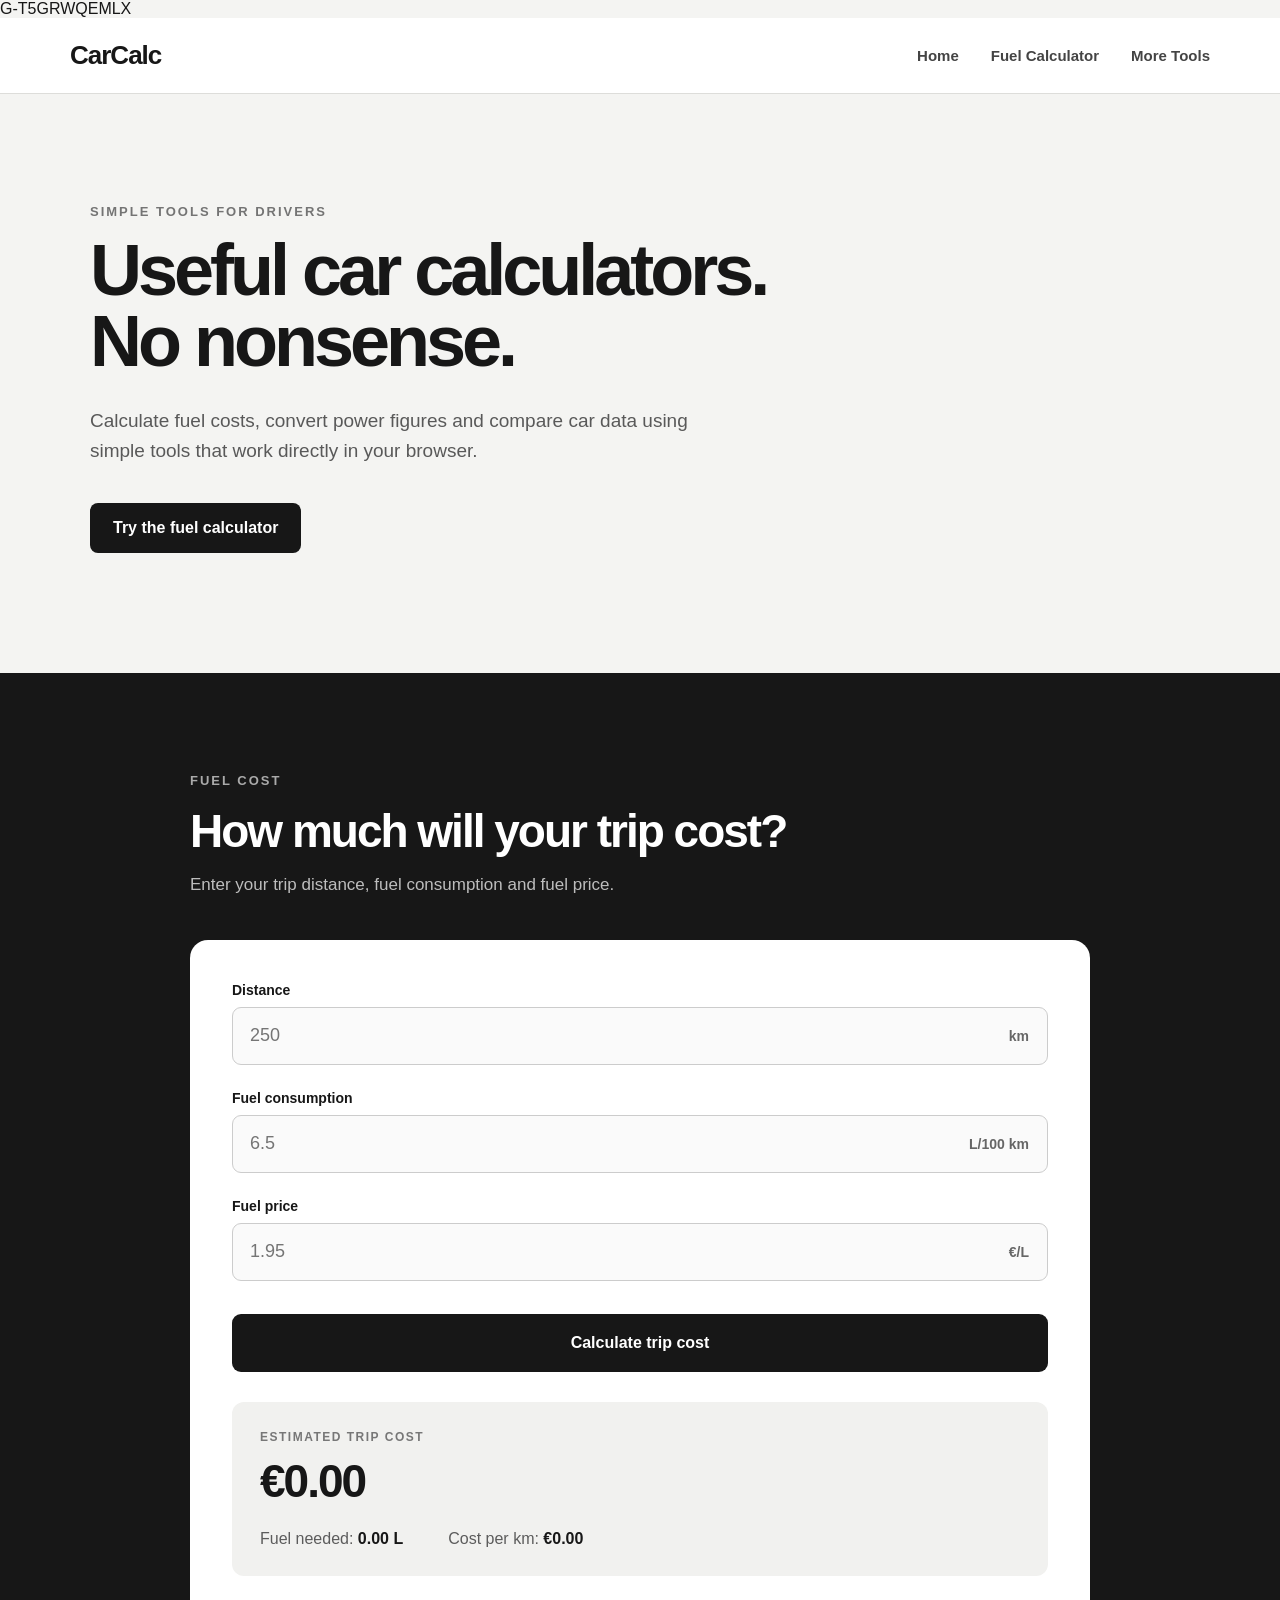
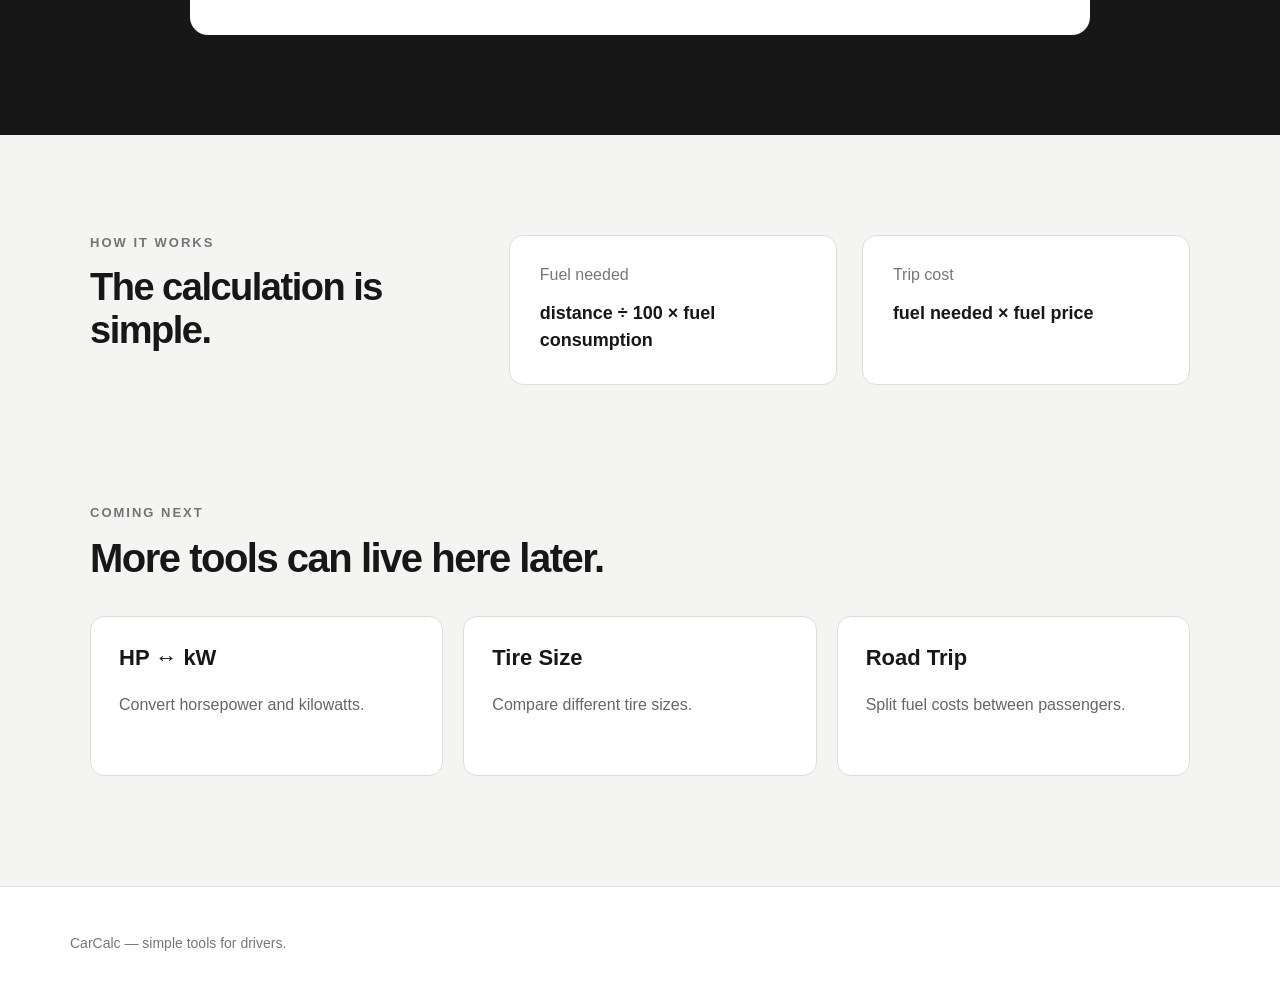
==== index.html @ a3be0d63 "Add Google Tag Manager ID to index.html" ====
<!DOCTYPE html>
<html lang="en">
<head>
    G-T5GRWQEMLX
    <meta charset="UTF-8">
    <title>CarCalc - Simple Car Calculators</title>
    <link rel="stylesheet" href="style.css">
</head>
<body>

    <header class="topbar">
        <div class="logo">CarCalc</div>

        <nav>
            <a href="#home">Home</a>
            <a href="#fuel-calculator">Fuel Calculator</a>
            <a href="#future-tools">More Tools</a>
        </nav>
    </header>

    <main>
        <section class="hero" id="home">
            <p class="eyebrow">SIMPLE TOOLS FOR DRIVERS</p>
            <h1>Useful car calculators.<br>No nonsense.</h1>
            <p class="hero-text">
                Calculate fuel costs, convert power figures and compare car data
                using simple tools that work directly in your browser.
            </p>
            <a class="main-button" href="#fuel-calculator">Try the fuel calculator</a>
        </section>

        <section class="calculator-section" id="fuel-calculator">
            <div class="section-heading">
                <p class="eyebrow">FUEL COST</p>
                <h2>How much will your trip cost?</h2>
                <p>Enter your trip distance, fuel consumption and fuel price.</p>
            </div>

            <div class="calculator-card">
                <div class="input-row">
                    <label for="distance">Distance</label>
                    <div class="input-with-unit">
                        <input type="number" id="distance" placeholder="250" min="0" step="0.1">
                        <span>km</span>
                    </div>
                </div>

                <div class="input-row">
                    <label for="consumption">Fuel consumption</label>
                    <div class="input-with-unit">
                        <input type="number" id="consumption" placeholder="6.5" min="0" step="0.1">
                        <span>L/100 km</span>
                    </div>
                </div>

                <div class="input-row">
                    <label for="fuel-price">Fuel price</label>
                    <div class="input-with-unit">
                        <input type="number" id="fuel-price" placeholder="1.95" min="0" step="0.01">
                        <span>€/L</span>
                    </div>
                </div>

                <button id="calculate-button">Calculate trip cost</button>

                <div class="result-box" id="result-box">
                    <p class="result-label">ESTIMATED TRIP COST</p>
                    <p class="result-price" id="result-price">€0.00</p>

                    <div class="result-details">
                        <p>Fuel needed: <strong id="fuel-needed">0.00 L</strong></p>
                        <p>Cost per km: <strong id="cost-per-km">€0.00</strong></p>
                    </div>
                </div>

                <p class="error-message" id="error-message"></p>
            </div>
        </section>

        <section class="info-section">
            <div>
                <p class="eyebrow">HOW IT WORKS</p>
                <h2>The calculation is simple.</h2>
            </div>

            <div class="formula-card">
                <p>Fuel needed</p>
                <strong>distance ÷ 100 × fuel consumption</strong>
            </div>

            <div class="formula-card">
                <p>Trip cost</p>
                <strong>fuel needed × fuel price</strong>
            </div>
        </section>

        <section class="future-section" id="future-tools">
            <p class="eyebrow">COMING NEXT</p>
            <h2>More tools can live here later.</h2>

            <div class="tool-grid">
                <div class="tool-card">
                    <h3>HP ↔ kW</h3>
                    <p>Convert horsepower and kilowatts.</p>
                </div>

                <div class="tool-card">
                    <h3>Tire Size</h3>
                    <p>Compare different tire sizes.</p>
                </div>

                <div class="tool-card">
                    <h3>Road Trip</h3>
                    <p>Split fuel costs between passengers.</p>
                </div>
            </div>
        </section>
    </main>

    <footer>
        <p>CarCalc — simple tools for drivers.</p>
    </footer>

    <script src="script.js"></script>
</body>
</html>
---- style.css ----
* {
    box-sizing: border-box;
}

html {
    scroll-behavior: smooth;
}

body {
    margin: 0;
    font-family: Arial, Helvetica, sans-serif;
    background: #f4f4f2;
    color: #171717;
}

.topbar {
    width: 100%;
    height: 76px;
    padding: 0 70px;
    display: flex;
    align-items: center;
    justify-content: space-between;
    background: #ffffff;
    border-bottom: 1px solid #ddddda;
}

.logo {
    font-size: 26px;
    font-weight: 800;
    letter-spacing: -1px;
}

nav {
    display: flex;
    gap: 32px;
}

nav a {
    text-decoration: none;
    color: #444444;
    font-size: 15px;
    font-weight: 600;
}

nav a:hover {
    color: #000000;
}

.hero {
    width: 1100px;
    margin: 0 auto;
    padding: 110px 0 120px;
}

.eyebrow {
    margin: 0 0 16px;
    font-size: 13px;
    font-weight: 800;
    letter-spacing: 2px;
    color: #747474;
}

.hero h1 {
    max-width: 820px;
    margin: 0;
    font-size: 72px;
    line-height: 0.98;
    letter-spacing: -4px;
}

.hero-text {
    width: 620px;
    margin: 30px 0 36px;
    font-size: 19px;
    line-height: 1.6;
    color: #595959;
}

.main-button {
    display: inline-block;
    padding: 16px 23px;
    background: #171717;
    color: #ffffff;
    text-decoration: none;
    font-weight: 700;
    border-radius: 8px;
}

.main-button:hover {
    background: #333333;
}

.calculator-section {
    background: #171717;
    color: #ffffff;
    padding: 100px 0;
}

.section-heading {
    width: 900px;
    margin: 0 auto 45px;
}

.section-heading .eyebrow {
    color: #aaaaaa;
}

.section-heading h2 {
    margin: 0 0 14px;
    font-size: 46px;
    letter-spacing: -2px;
}

.section-heading > p:last-child {
    color: #bdbdbd;
    font-size: 17px;
}

.calculator-card {
    width: 900px;
    margin: 0 auto;
    padding: 42px;
    background: #ffffff;
    color: #171717;
    border-radius: 18px;
}

.input-row {
    margin-bottom: 25px;
}

.input-row label {
    display: block;
    margin-bottom: 9px;
    font-size: 14px;
    font-weight: 700;
}

.input-with-unit {
    height: 58px;
    display: flex;
    align-items: center;
    border: 1px solid #cccccc;
    border-radius: 9px;
    background: #fafafa;
    overflow: hidden;
}

.input-with-unit input {
    flex: 1;
    height: 100%;
    padding: 0 17px;
    border: none;
    outline: none;
    background: transparent;
    font-size: 18px;
}

.input-with-unit span {
    padding: 0 18px;
    color: #666666;
    font-size: 14px;
    font-weight: 700;
}

#calculate-button {
    width: 100%;
    height: 58px;
    margin-top: 8px;
    border: none;
    border-radius: 9px;
    background: #171717;
    color: #ffffff;
    font-size: 16px;
    font-weight: 800;
    cursor: pointer;
}

#calculate-button:hover {
    background: #353535;
}

.result-box {
    margin-top: 30px;
    padding: 28px;
    background: #f1f1ef;
    border-radius: 12px;
}

.result-label {
    margin: 0;
    font-size: 12px;
    font-weight: 800;
    letter-spacing: 1.5px;
    color: #777777;
}

.result-price {
    margin: 10px 0 22px;
    font-size: 46px;
    font-weight: 800;
    letter-spacing: -2px;
}

.result-details {
    display: flex;
    gap: 45px;
    color: #5c5c5c;
}

.result-details p {
    margin: 0;
}

.result-details strong {
    color: #171717;
}

.error-message {
    margin: 17px 0 0;
    font-weight: 700;
}

.info-section {
    width: 1100px;
    margin: 0 auto;
    padding: 100px 0;
    display: grid;
    grid-template-columns: 1.2fr 1fr 1fr;
    gap: 25px;
    align-items: stretch;
}

.info-section h2 {
    margin: 0;
    font-size: 38px;
    letter-spacing: -1.5px;
}

.formula-card {
    padding: 30px;
    background: #ffffff;
    border: 1px solid #ddddda;
    border-radius: 14px;
}

.formula-card p {
    margin-top: 0;
    color: #777777;
}

.formula-card strong {
    font-size: 18px;
    line-height: 1.5;
}

.future-section {
    width: 1100px;
    margin: 0 auto;
    padding: 20px 0 110px;
}

.future-section h2 {
    margin: 0 0 35px;
    font-size: 40px;
    letter-spacing: -1.5px;
}

.tool-grid {
    display: grid;
    grid-template-columns: repeat(3, 1fr);
    gap: 20px;
}

.tool-card {
    min-height: 160px;
    padding: 28px;
    background: #ffffff;
    border: 1px solid #ddddda;
    border-radius: 14px;
}

.tool-card h3 {
    margin-top: 0;
    font-size: 22px;
}

.tool-card p {
    color: #666666;
    line-height: 1.5;
}

footer {
    padding: 34px 70px;
    background: #ffffff;
    border-top: 1px solid #ddddda;
    color: #777777;
    font-size: 14px;
}
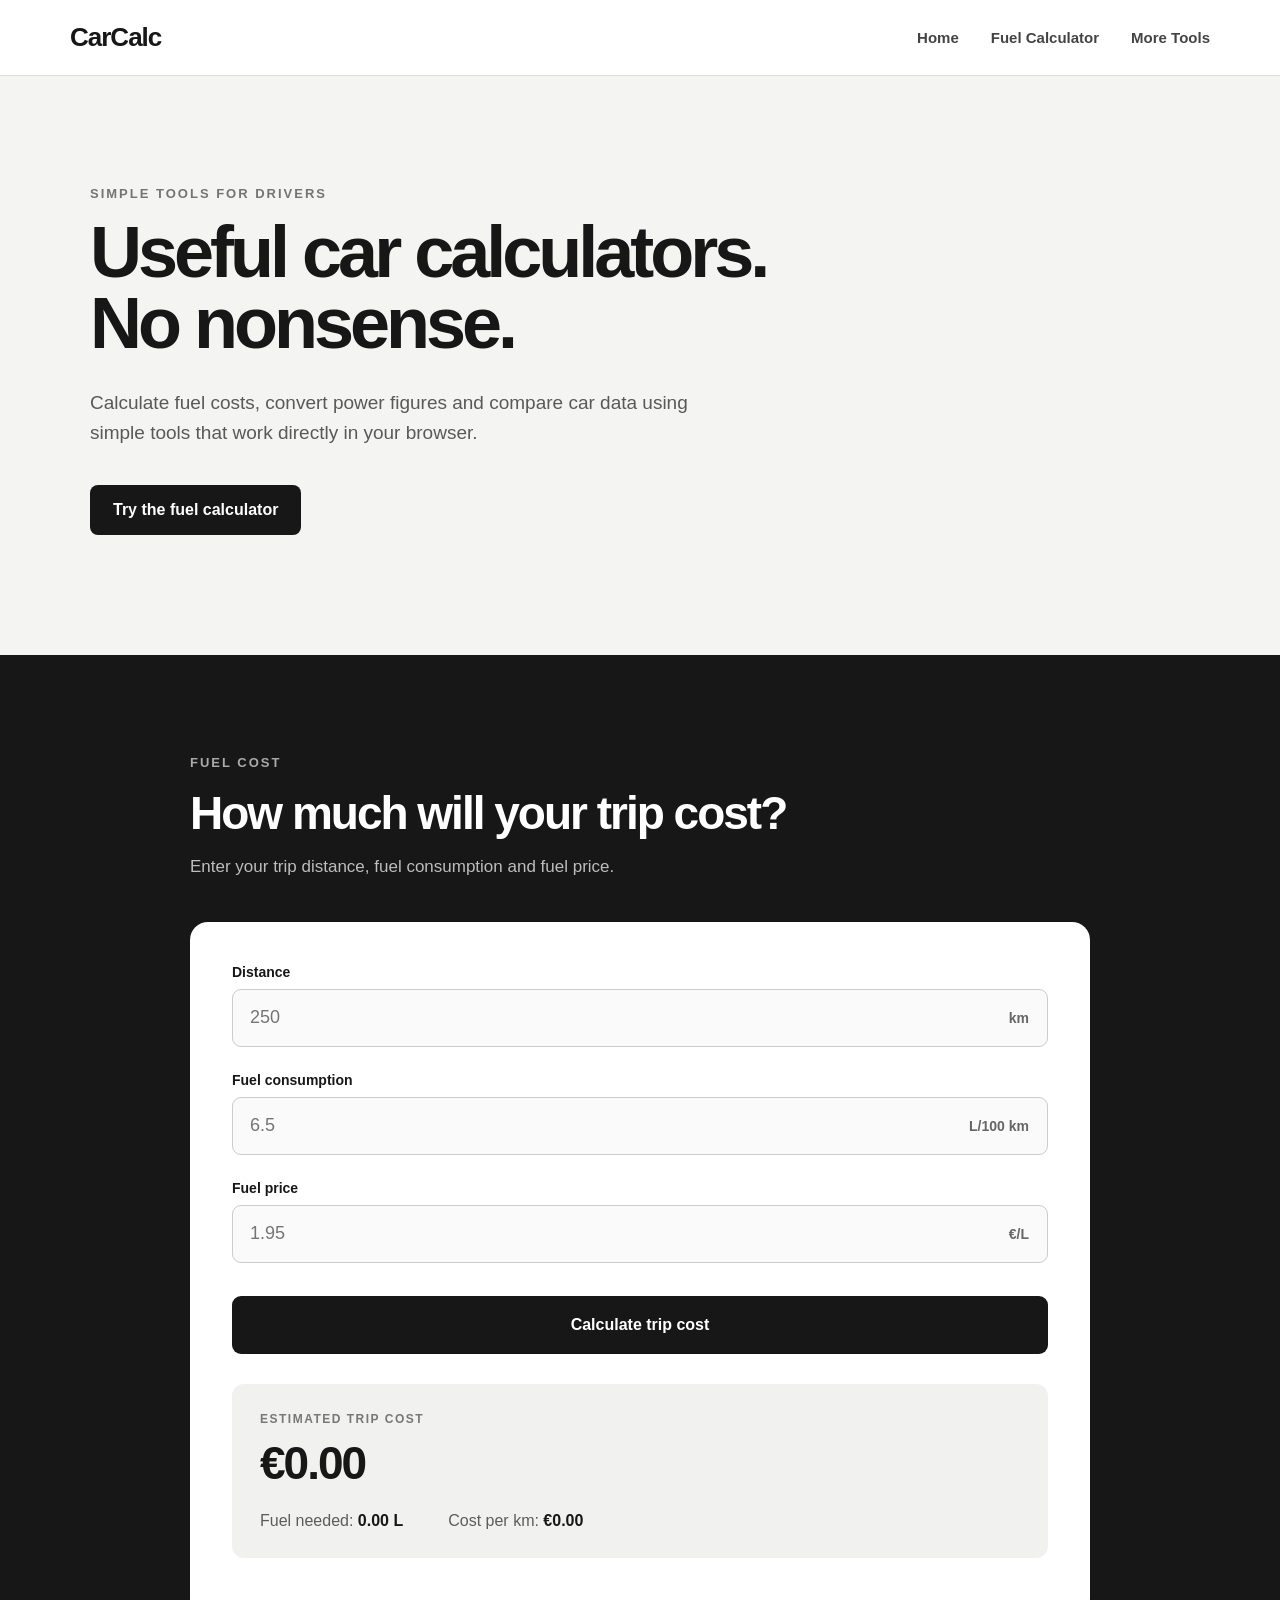
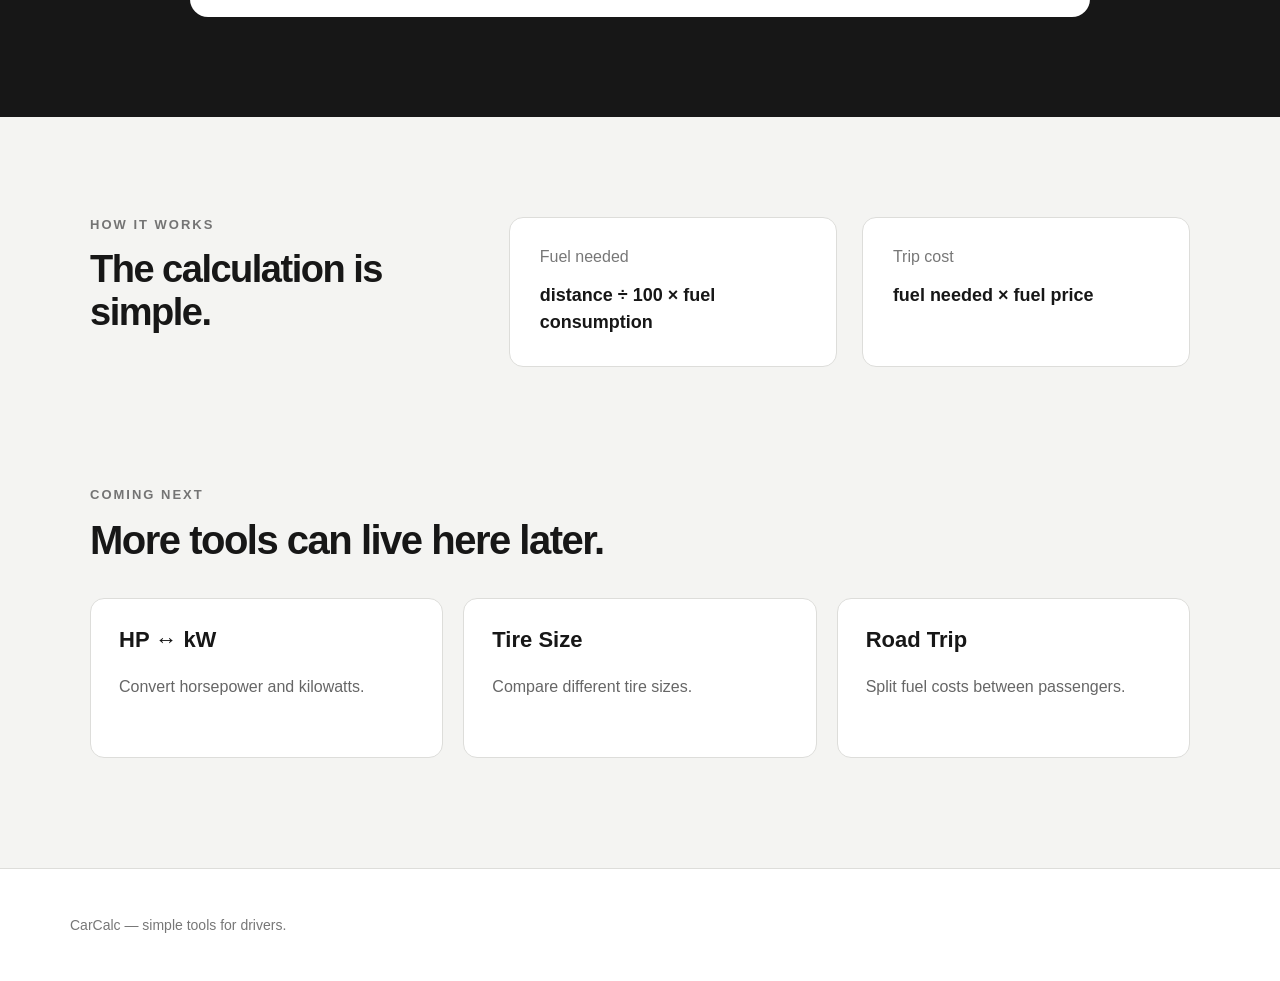
==== commit c787698d: "Add Google Tag Manager script to index.html Added Google Tag Manager script to the head section." ====
--- a/index.html
+++ b/index.html
@@ -1,7 +1,7 @@
 <!DOCTYPE html>
 <html lang="en">
 <head>
-    G-T5GRWQEMLX
+    <script async src="https://www.googletagmanager.com/gtag/js?id=G-G-T5GRWQEMLX"></script>
     <meta charset="UTF-8">
     <title>CarCalc - Simple Car Calculators</title>
     <link rel="stylesheet" href="style.css">
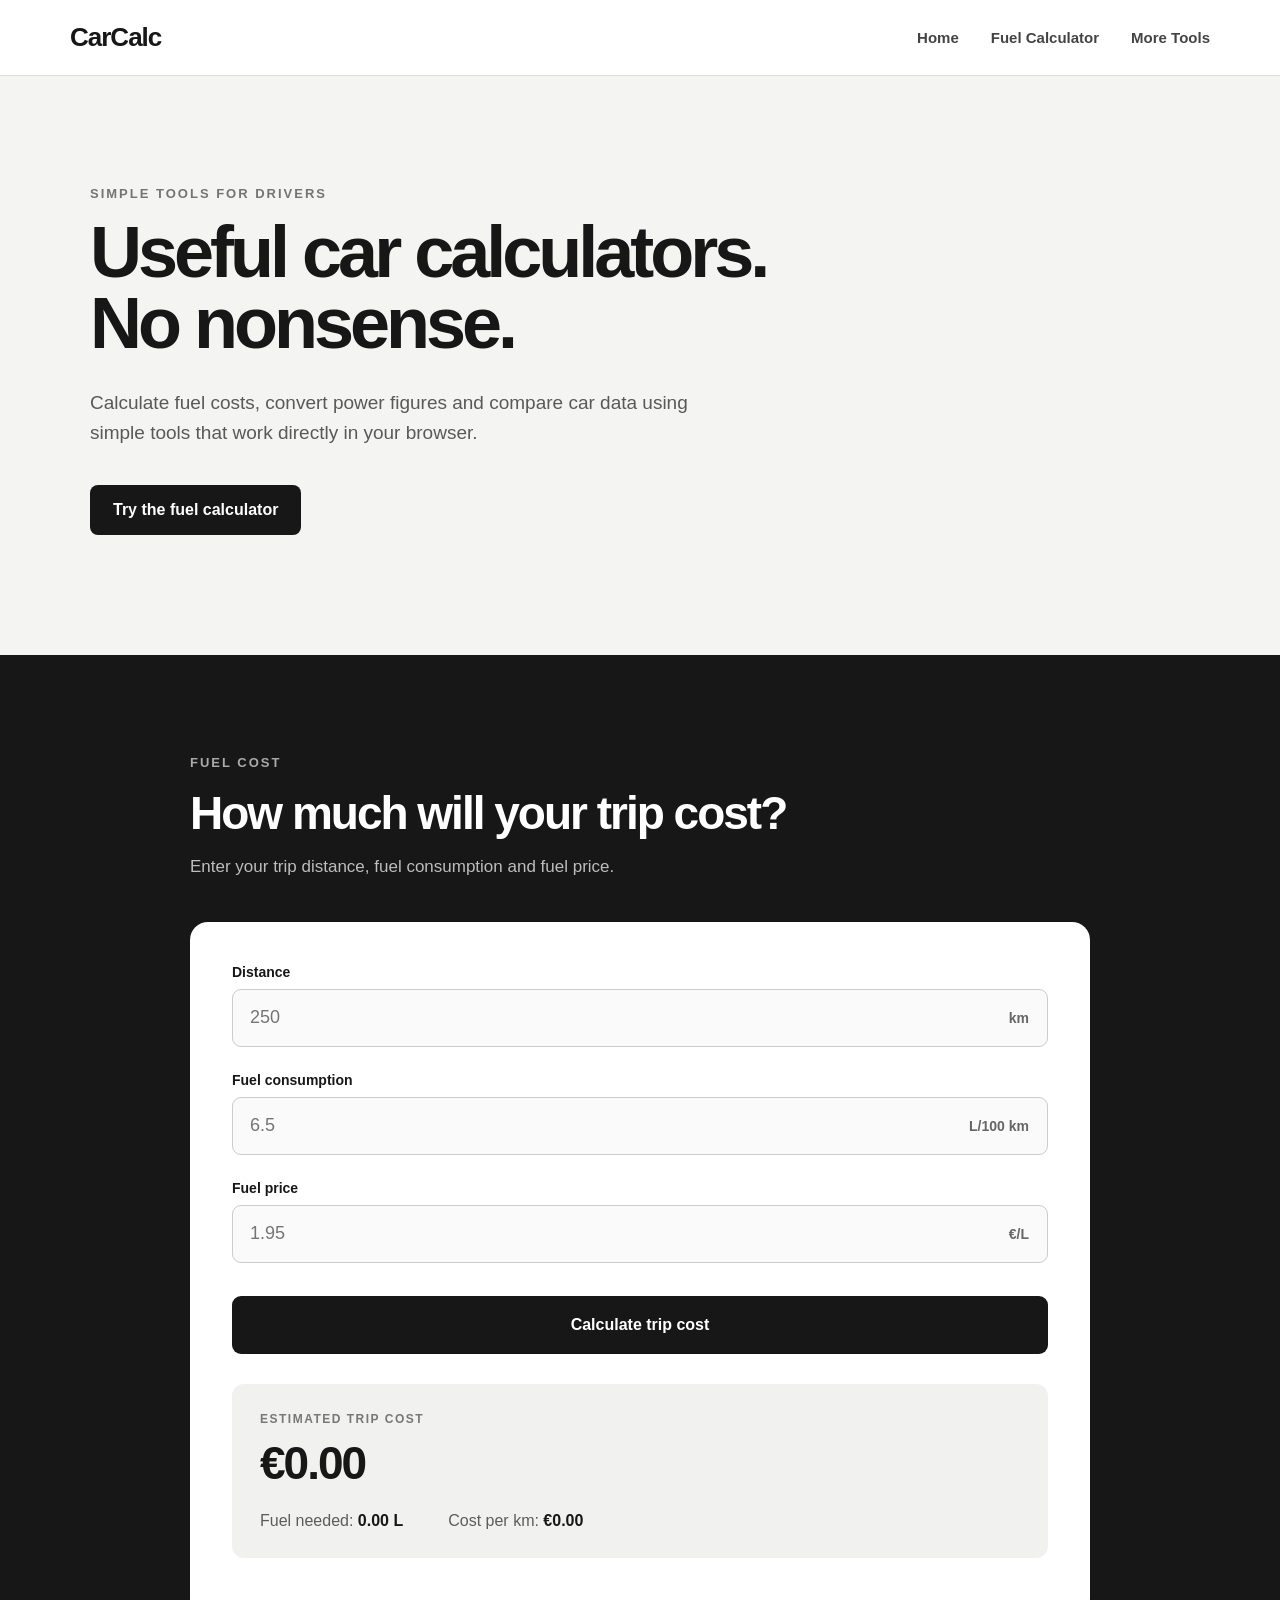
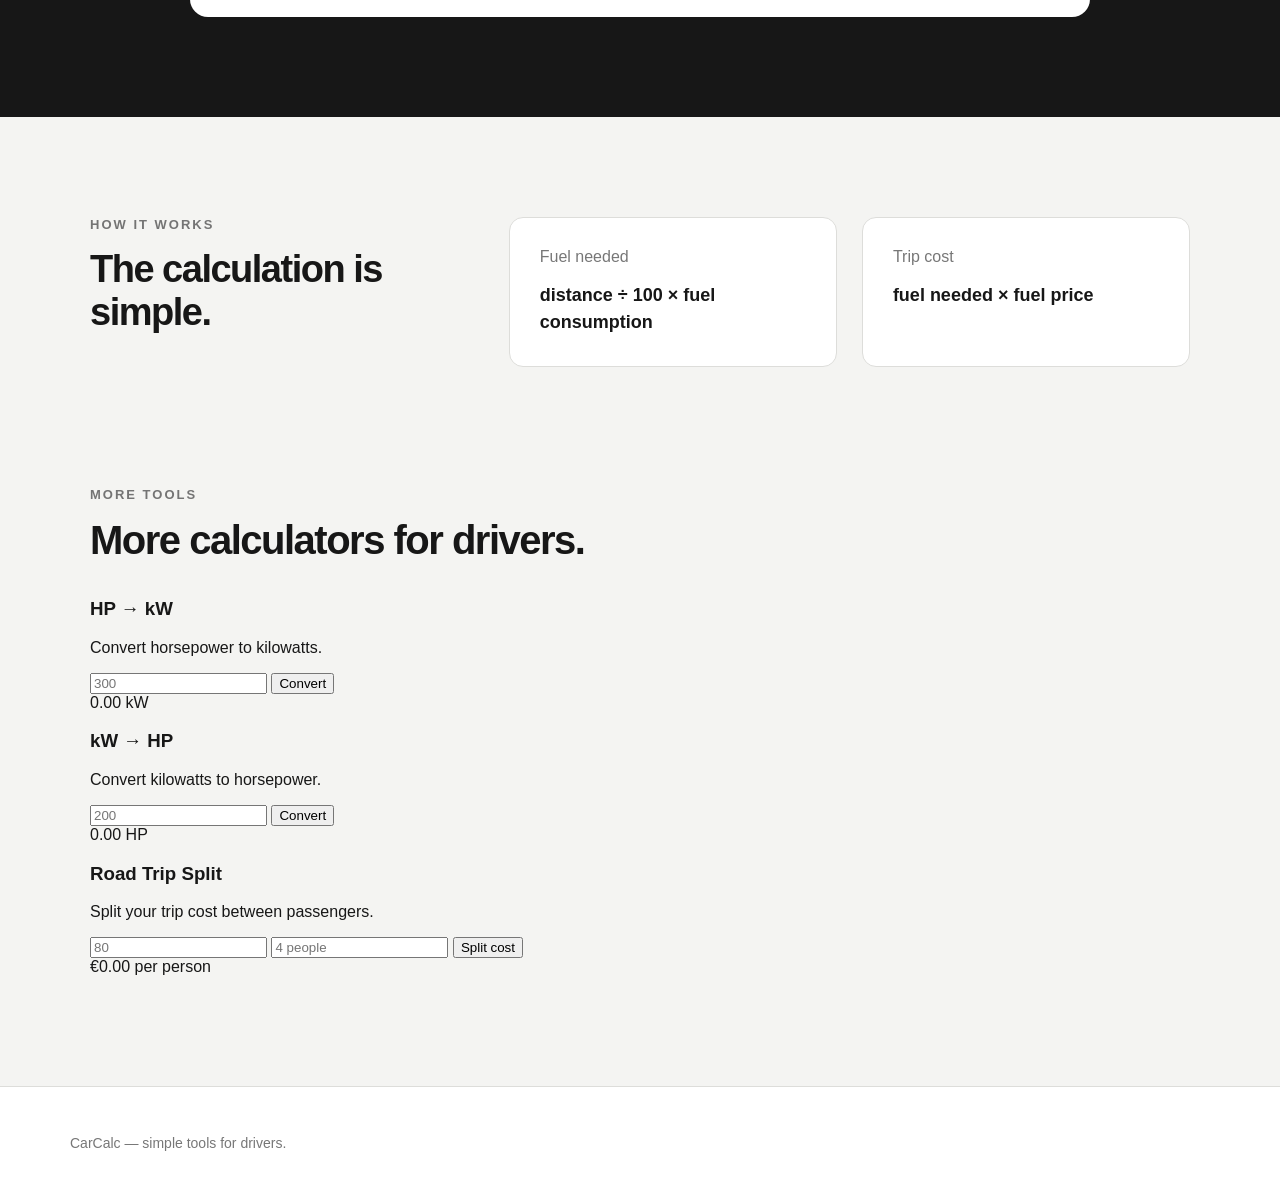
==== commit 389195d1: "Update future tools section with calculators" ====
--- a/index.html
+++ b/index.html
@@ -95,23 +95,87 @@
         </section>
 
         <section class="future-section" id="future-tools">
-            <p class="eyebrow">COMING NEXT</p>
-            <h2>More tools can live here later.</h2>
+    <p class="eyebrow">MORE TOOLS</p>
+    <h2>More calculators for drivers.</h2>
 
-            <div class="tool-grid">
-                <div class="tool-card">
-                    <h3>HP ↔ kW</h3>
-                    <p>Convert horsepower and kilowatts.</p>
-                </div>
+    <div class="calculator-grid">
 
-                <div class="tool-card">
-                    <h3>Tire Size</h3>
-                    <p>Compare different tire sizes.</p>
-                </div>
+        <!-- HP TO KW -->
+        <div class="mini-calculator">
+            <h3>HP → kW</h3>
+            <p>Convert horsepower to kilowatts.</p>
 
-                <div class="tool-card">
-                    <h3>Road Trip</h3>
-                    <p>Split fuel costs between passengers.</p>
+            <input
+                type="number"
+                id="hp-input"
+                placeholder="300"
+                min="0"
+            >
+
+            <button id="hp-to-kw-button">
+                Convert
+            </button>
+
+            <div class="mini-result" id="kw-result">
+                0.00 kW
+            </div>
+        </div>
+
+
+        <!-- KW TO HP -->
+        <div class="mini-calculator">
+            <h3>kW → HP</h3>
+            <p>Convert kilowatts to horsepower.</p>
+
+            <input
+                type="number"
+                id="kw-input"
+                placeholder="200"
+                min="0"
+            >
+
+            <button id="kw-to-hp-button">
+                Convert
+            </button>
+
+            <div class="mini-result" id="hp-result">
+                0.00 HP
+            </div>
+        </div>
+
+
+        <!-- ROAD TRIP SPLIT -->
+        <div class="mini-calculator">
+            <h3>Road Trip Split</h3>
+            <p>Split your trip cost between passengers.</p>
+
+            <input
+                type="number"
+                id="trip-cost-input"
+                placeholder="80"
+                min="0"
+                step="0.01"
+            >
+
+            <input
+                type="number"
+                id="people-input"
+                placeholder="4 people"
+                min="1"
+                step="1"
+            >
+
+            <button id="split-cost-button">
+                Split cost
+            </button>
+
+            <div class="mini-result" id="split-result">
+                €0.00 per person
+            </div>
+        </div>
+
+    </div>
+</section>
                 </div>
             </div>
         </section>
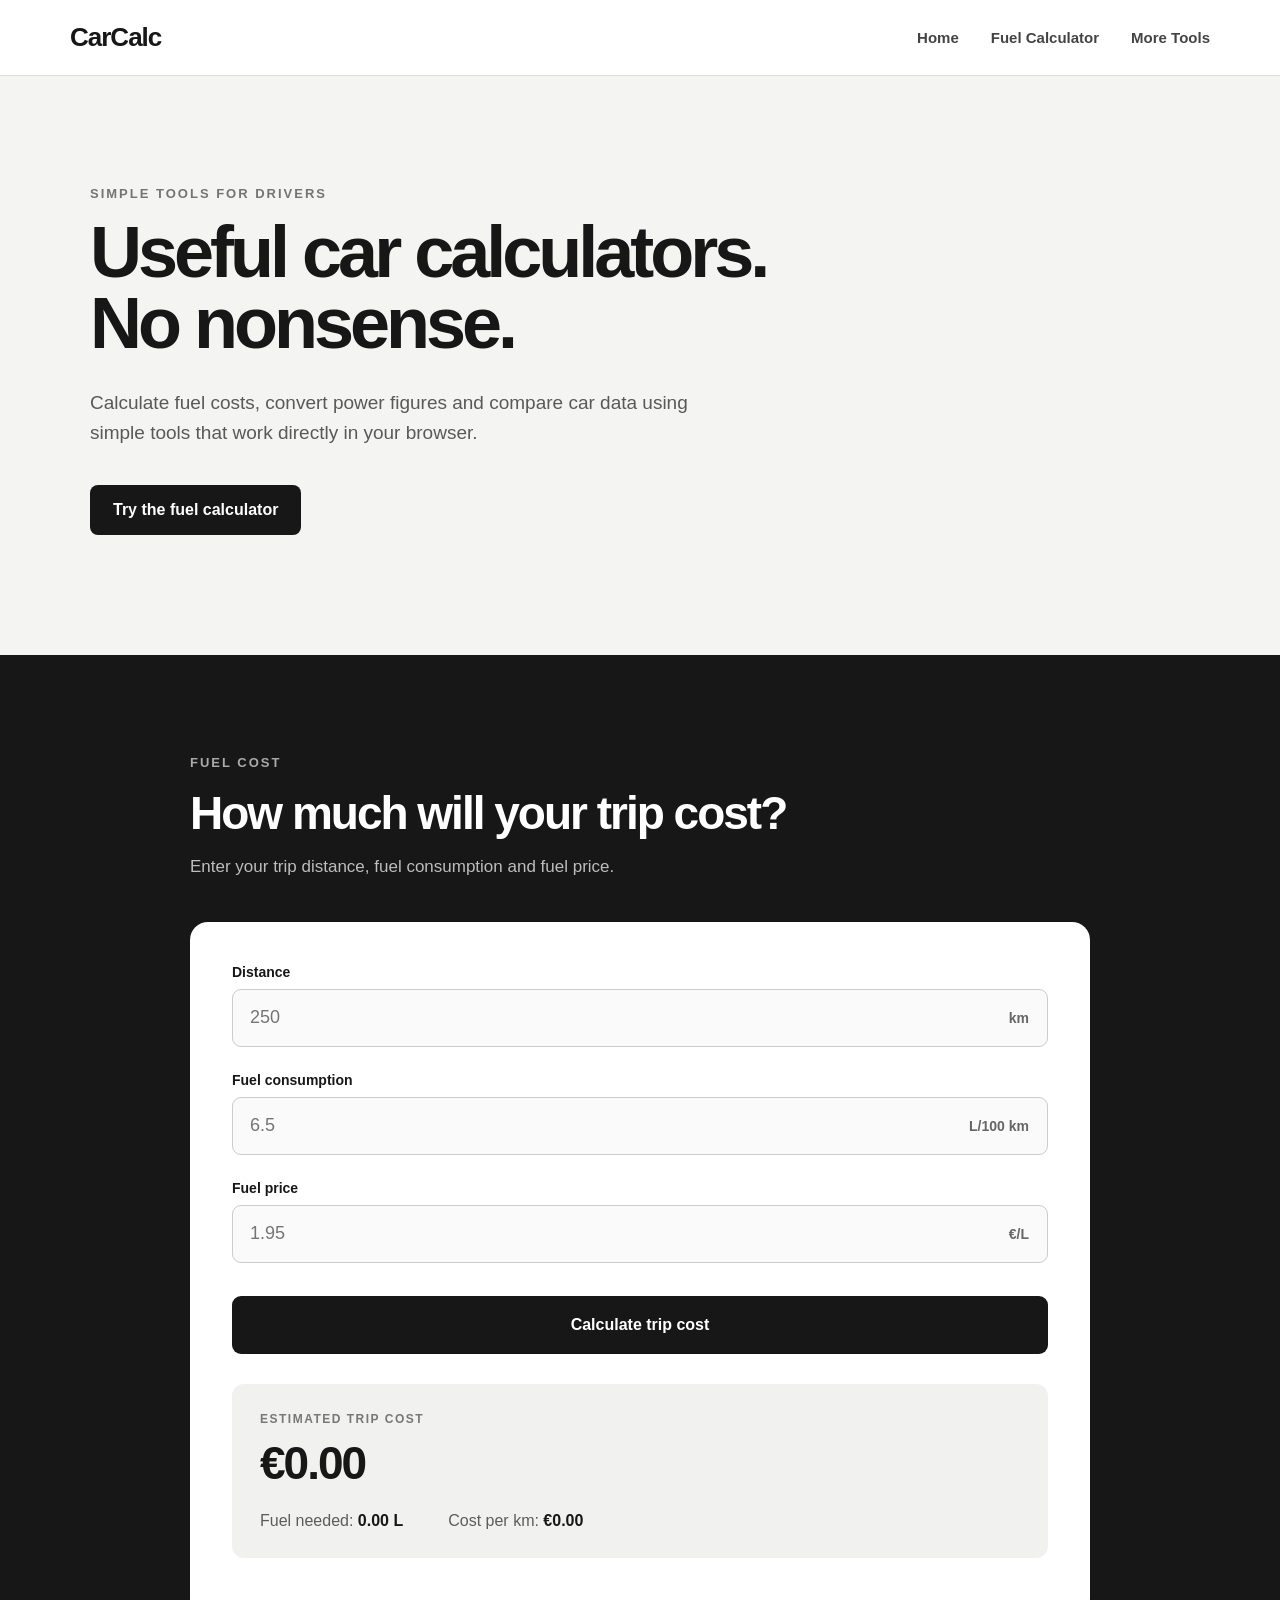
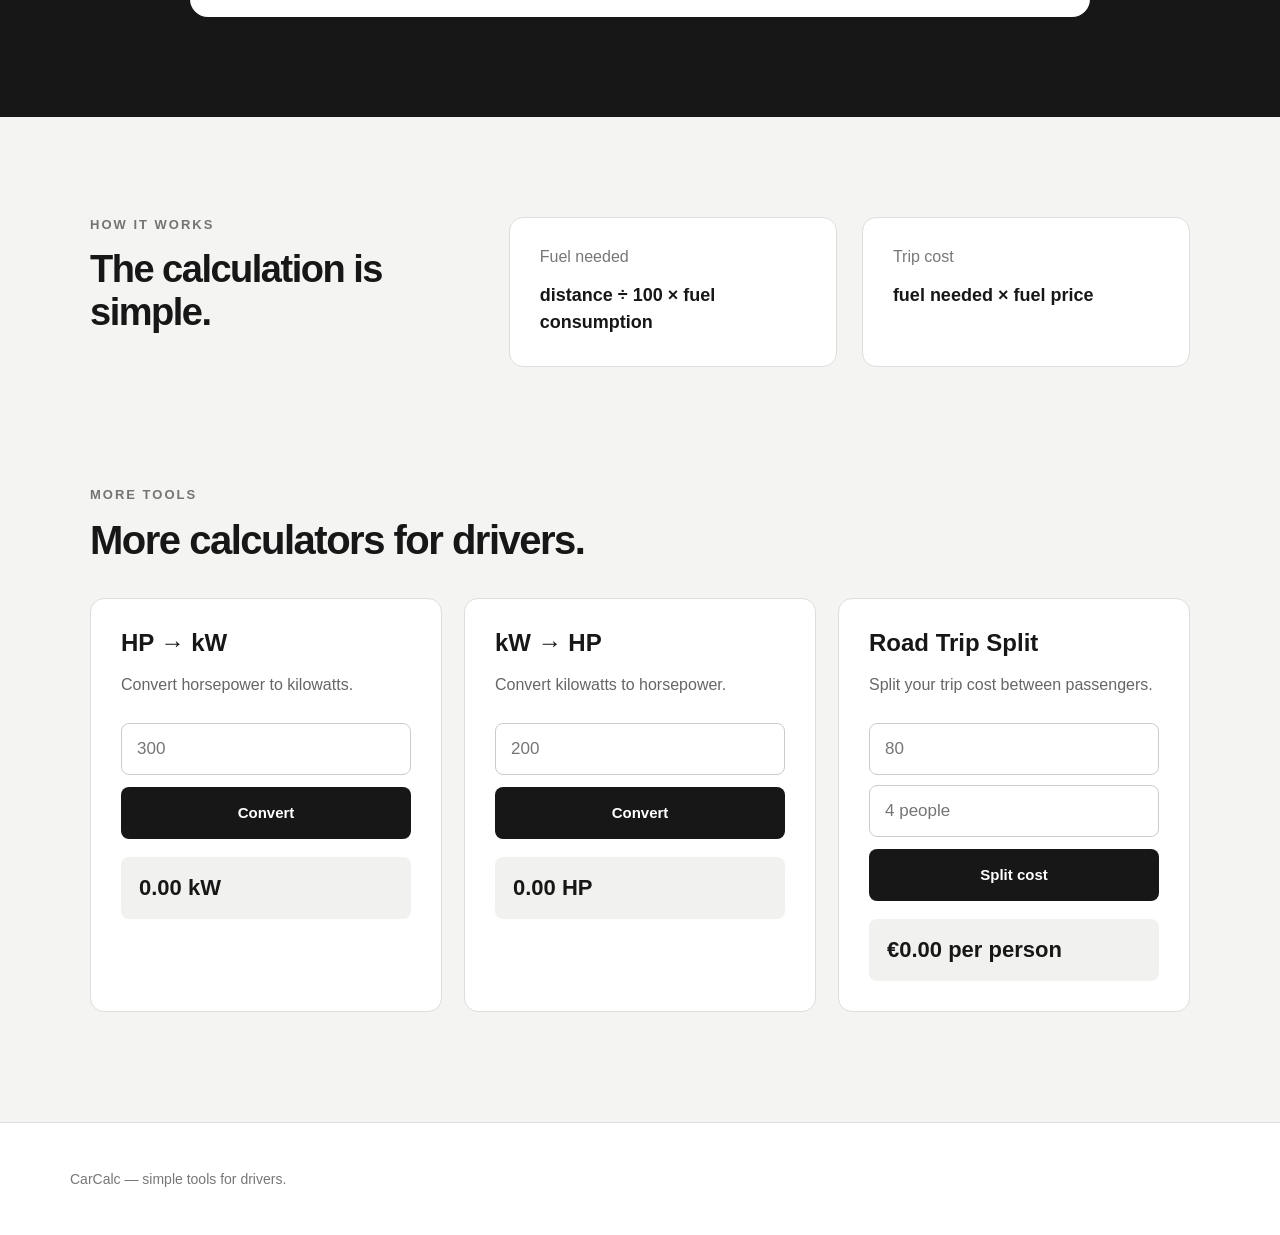
==== commit 5703ba23: "Change Google Tag Manager ID in index.html Updated Google Tag Manager ID in the script tag." ====
--- a/index.html
+++ b/index.html
@@ -1,7 +1,15 @@
 <!DOCTYPE html>
 <html lang="en">
 <head>
-    <script async src="https://www.googletagmanager.com/gtag/js?id=G-G-T5GRWQEMLX"></script>
+    <!-- Google tag (gtag.js) -->
+<script async src="https://www.googletagmanager.com/gtag/js?id=G-T5GRWQEMLX"></script>
+<script>
+  window.dataLayer = window.dataLayer || [];
+  function gtag(){dataLayer.push(arguments);}
+  gtag('js', new Date());
+
+  gtag('config', 'G-T5GRWQEMLX');
+</script>
     <meta charset="UTF-8">
     <title>CarCalc - Simple Car Calculators</title>
     <link rel="stylesheet" href="style.css">
--- a/style.css
+++ b/style.css
@@ -297,3 +297,70 @@
     color: #777777;
     font-size: 14px;
 }
+.calculator-grid {
+    display: grid;
+    grid-template-columns: repeat(3, 1fr);
+    gap: 22px;
+}
+
+.mini-calculator {
+    padding: 30px;
+    background: #ffffff;
+    border: 1px solid #ddddda;
+    border-radius: 14px;
+}
+
+.mini-calculator h3 {
+    margin-top: 0;
+    margin-bottom: 8px;
+    font-size: 24px;
+}
+
+.mini-calculator p {
+    color: #666666;
+    line-height: 1.5;
+}
+
+.mini-calculator input {
+    width: 100%;
+    height: 52px;
+    margin-top: 10px;
+    padding: 0 15px;
+
+    border: 1px solid #cccccc;
+    border-radius: 8px;
+
+    font-size: 17px;
+}
+
+.mini-calculator button {
+    width: 100%;
+    height: 52px;
+    margin-top: 12px;
+
+    border: none;
+    border-radius: 8px;
+
+    background: #171717;
+    color: white;
+
+    font-size: 15px;
+    font-weight: 700;
+
+    cursor: pointer;
+}
+
+.mini-calculator button:hover {
+    background: #353535;
+}
+
+.mini-result {
+    margin-top: 18px;
+    padding: 18px;
+
+    background: #f1f1ef;
+    border-radius: 8px;
+
+    font-size: 22px;
+    font-weight: 800;
+}
